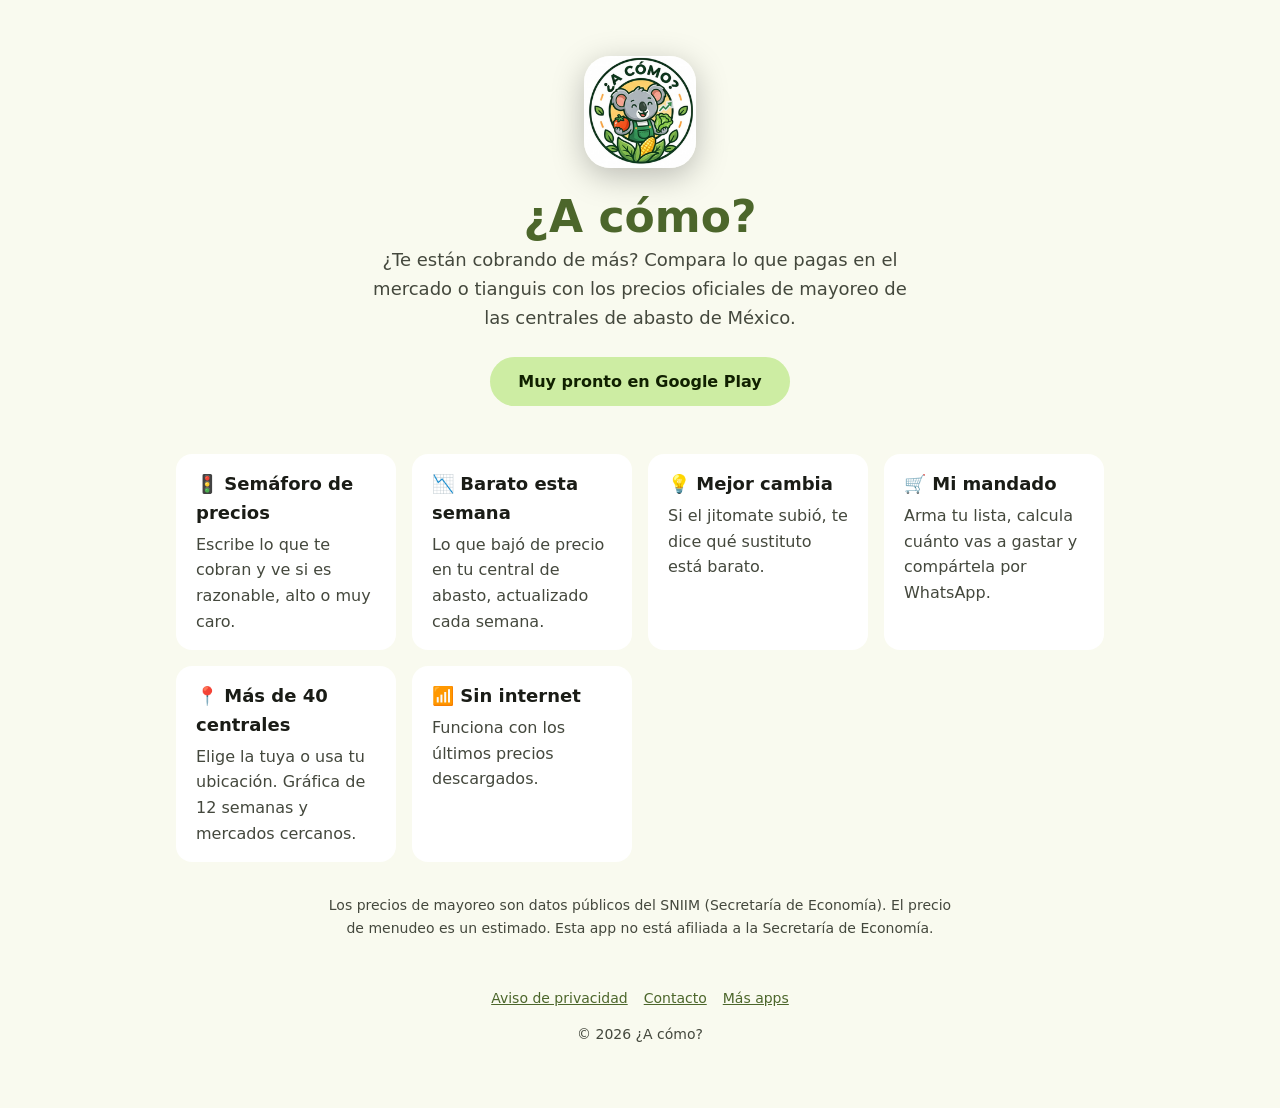
==== acomo/index.html @ 5d95a9a4 "Página y aviso de privacidad de ¿A cómo?; sección Más apps en la portada Co-Authored-By: Claude Opus" ====
<!doctype html>
<html lang="es">
<head>
<meta charset="utf-8">
<meta name="viewport" content="width=device-width, initial-scale=1">
<title>¿A cómo? Precios de mercado</title>
<meta name="description" content="¿Te están cobrando de más? Compara lo que pagas en el mercado o tianguis con los precios oficiales de mayoreo de las centrales de abasto de México.">
<link rel="icon" href="icon.png">
<style>
  :root { --bg: #f9faef; --fg: #1a1c16; --muted: #44483d; --accent: #4c662b; --card: #ffffff; --chip: #cdeda3; --on-chip: #102000; }
  @media (prefers-color-scheme: dark) {
    :root { --bg: #12140e; --fg: #e2e3d8; --muted: #c5c8ba; --accent: #b1d18a; --card: #1e201a; --chip: #354e16; --on-chip: #cdeda3; }
  }
  * { box-sizing: border-box; }
  body { margin: 0; background: var(--bg); color: var(--fg); font: 16px/1.6 system-ui, -apple-system, "Segoe UI", Roboto, sans-serif; }
  main { max-width: 960px; margin: 0 auto; padding: 24px 16px 48px; }
  .hero { text-align: center; padding: 32px 0 8px; }
  .hero img { width: 112px; height: 112px; border-radius: 26px; box-shadow: 0 8px 32px rgba(0, 0, 0, .25); }
  h1 { color: var(--accent); margin: 16px 0 4px; font-size: clamp(30px, 6vw, 44px); line-height: 1.15; }
  .tagline { color: var(--muted); font-size: 18px; max-width: 560px; margin: 0 auto 24px; }
  .pronto { display: inline-block; background: var(--chip); color: var(--on-chip); font-weight: 600; padding: 12px 28px; border-radius: 999px; }
  .features { display: grid; grid-template-columns: repeat(auto-fit, minmax(210px, 1fr)); gap: 16px; margin-top: 40px; }
  .features section { background: var(--card); border-radius: 16px; padding: 16px 20px; }
  .features h2 { font-size: 18px; margin: 0 0 4px; }
  .features p { margin: 0; color: var(--muted); }
  .nota { color: var(--muted); font-size: 14px; text-align: center; max-width: 640px; margin: 32px auto 0; }
  footer { margin-top: 48px; text-align: center; color: var(--muted); font-size: 14px; }
  footer a { color: var(--accent); }
  footer nav { display: flex; flex-wrap: wrap; justify-content: center; gap: 4px 16px; margin-bottom: 8px; }
</style>
</head>
<body>
<main>
  <div class="hero">
    <img src="icon.png" alt="">
    <h1>¿A cómo?</h1>
    <p class="tagline">¿Te están cobrando de más? Compara lo que pagas en el mercado o tianguis con los precios
      oficiales de mayoreo de las centrales de abasto de México.</p>
    <span class="pronto">Muy pronto en Google Play</span>
  </div>

  <div class="features">
    <section><h2>🚦 Semáforo de precios</h2><p>Escribe lo que te cobran y ve si es razonable, alto o muy caro.</p></section>
    <section><h2>📉 Barato esta semana</h2><p>Lo que bajó de precio en tu central de abasto, actualizado cada semana.</p></section>
    <section><h2>💡 Mejor cambia</h2><p>Si el jitomate subió, te dice qué sustituto está barato.</p></section>
    <section><h2>🛒 Mi mandado</h2><p>Arma tu lista, calcula cuánto vas a gastar y compártela por WhatsApp.</p></section>
    <section><h2>📍 Más de 40 centrales</h2><p>Elige la tuya o usa tu ubicación. Gráfica de 12 semanas y mercados cercanos.</p></section>
    <section><h2>📶 Sin internet</h2><p>Funciona con los últimos precios descargados.</p></section>
  </div>

  <p class="nota">Los precios de mayoreo son datos públicos del SNIIM (Secretaría de Economía). El precio de
    menudeo es un estimado. Esta app no está afiliada a la Secretaría de Economía.</p>

  <footer>
    <nav>
      <a href="privacidad.html">Aviso de privacidad</a>
      <a href="mailto:ciencia.koala@gmail.com">Contacto</a>
      <a href="../">Más apps</a>
    </nav>
    <p>© 2026 ¿A cómo?</p>
  </footer>
</main>
</body>
</html>
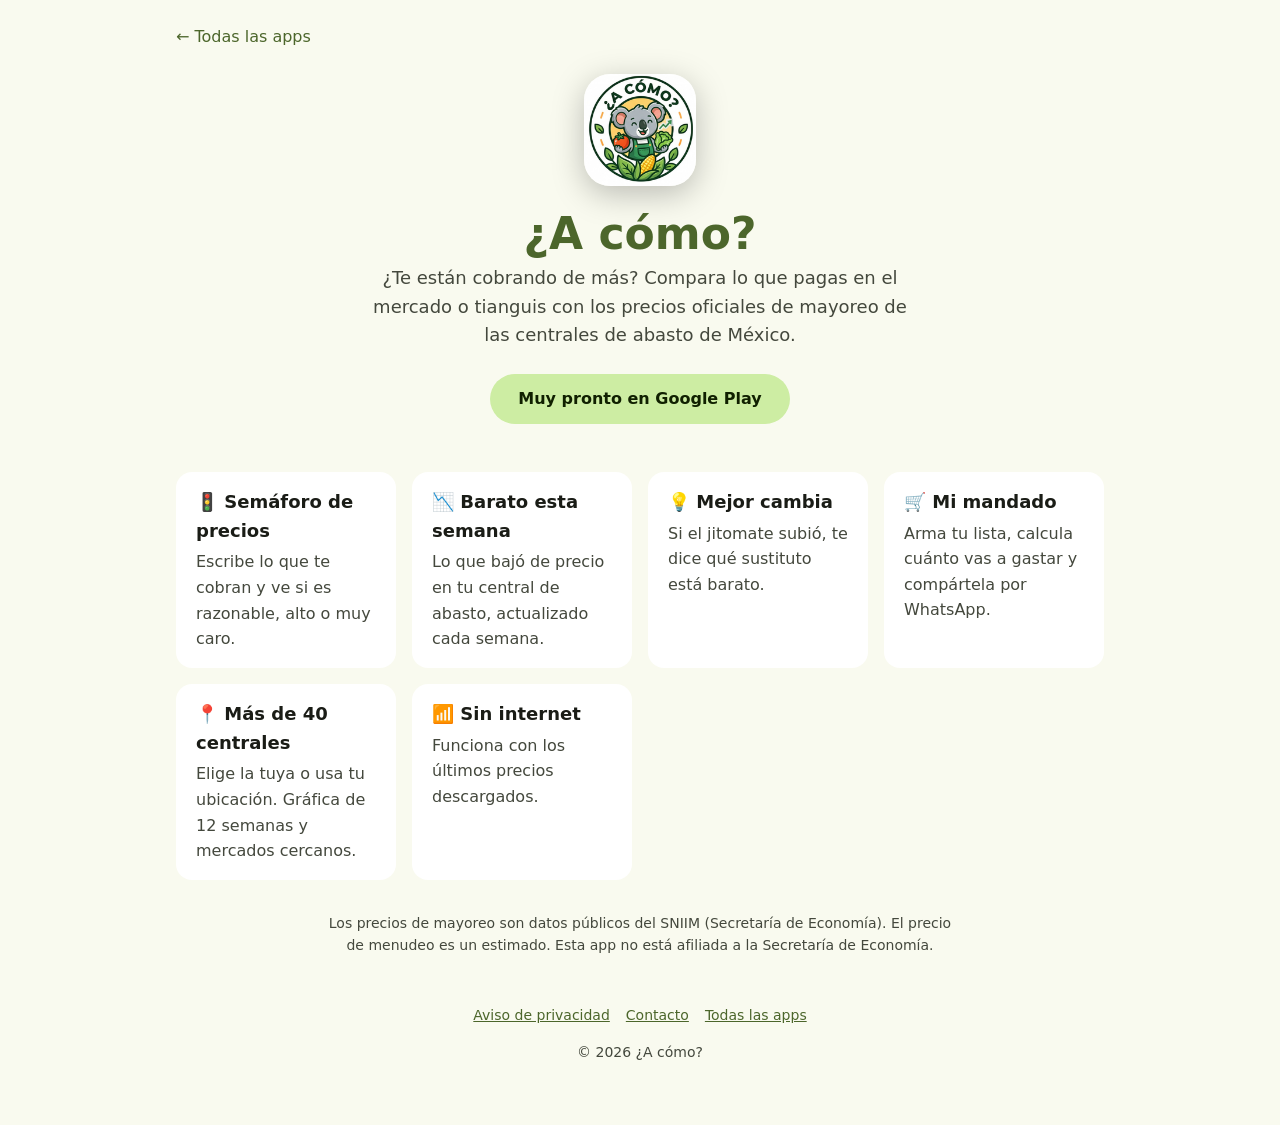
==== commit a985d0d2: "Catálogo de apps en la portada; Lab Pomodoro y ¿A cómo? en sus propias páginas Co-Authored-By: Claud" ====
--- a/acomo/index.html
+++ b/acomo/index.html
@@ -14,7 +14,8 @@
   * { box-sizing: border-box; }
   body { margin: 0; background: var(--bg); color: var(--fg); font: 16px/1.6 system-ui, -apple-system, "Segoe UI", Roboto, sans-serif; }
   main { max-width: 960px; margin: 0 auto; padding: 24px 16px 48px; }
-  .hero { text-align: center; padding: 32px 0 8px; }
+  .back { color: var(--accent); text-decoration: none; }
+  .hero { text-align: center; padding: 24px 0 8px; }
   .hero img { width: 112px; height: 112px; border-radius: 26px; box-shadow: 0 8px 32px rgba(0, 0, 0, .25); }
   h1 { color: var(--accent); margin: 16px 0 4px; font-size: clamp(30px, 6vw, 44px); line-height: 1.15; }
   .tagline { color: var(--muted); font-size: 18px; max-width: 560px; margin: 0 auto 24px; }
@@ -31,6 +32,7 @@
 </head>
 <body>
 <main>
+  <a class="back" href="../">← Todas las apps</a>
   <div class="hero">
     <img src="icon.png" alt="">
     <h1>¿A cómo?</h1>
@@ -55,7 +57,7 @@
     <nav>
       <a href="privacidad.html">Aviso de privacidad</a>
       <a href="mailto:ciencia.koala@gmail.com">Contacto</a>
-      <a href="../">Más apps</a>
+      <a href="../">Todas las apps</a>
     </nav>
     <p>© 2026 ¿A cómo?</p>
   </footer>
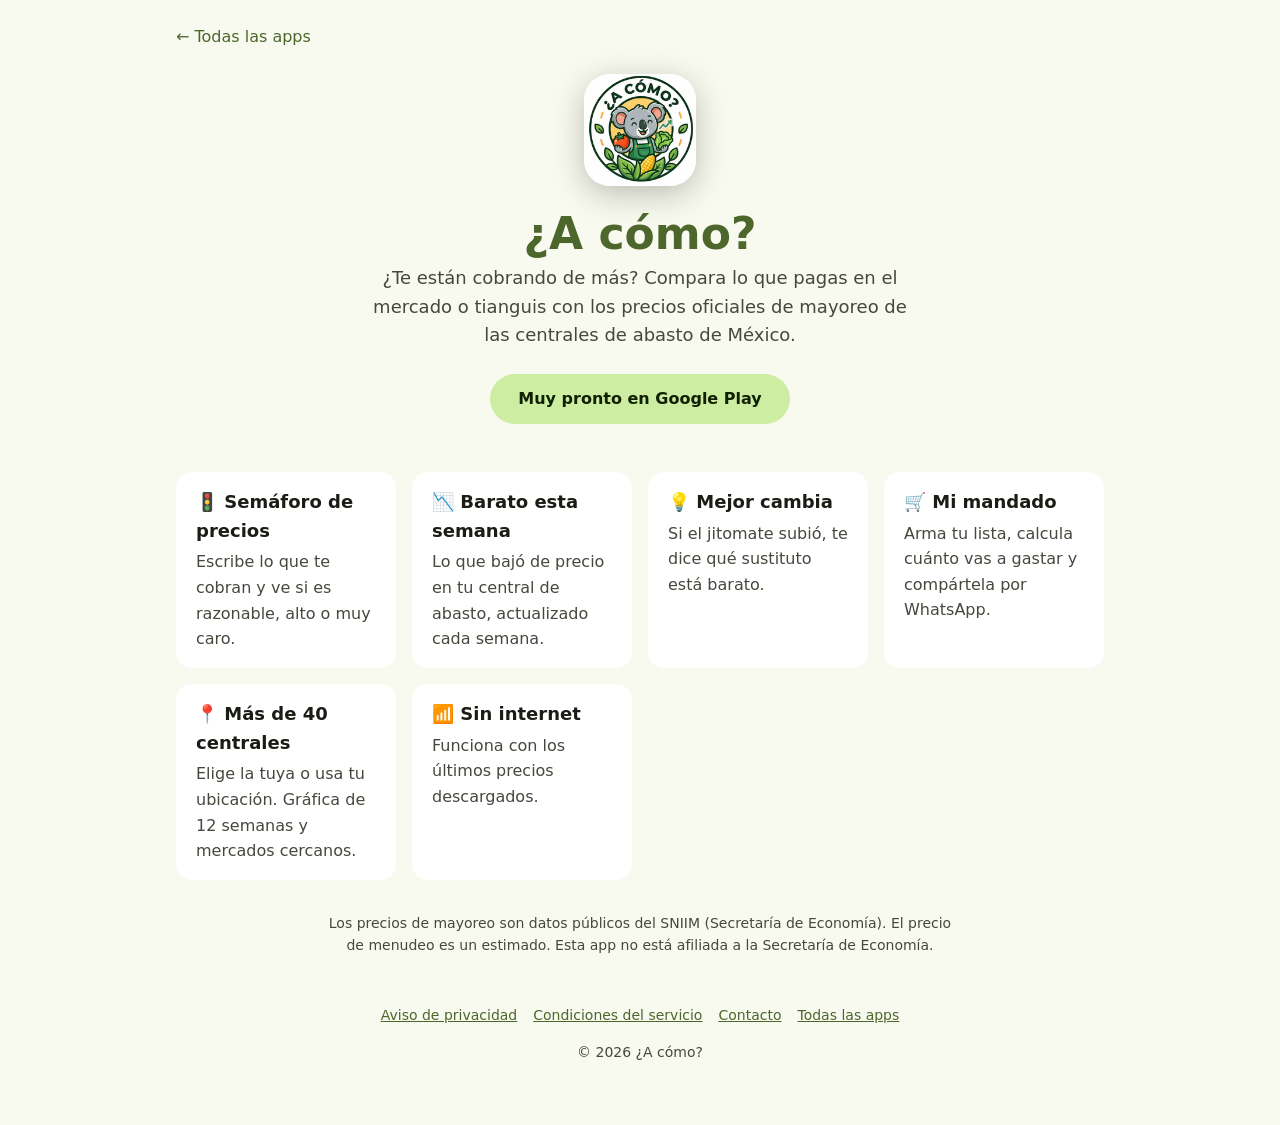
==== commit cc7e34df: "Condiciones del servicio de ¿A cómo? Co-Authored-By: Claude Opus 5.5 <noreply@anthropic.com>" ====
--- a/acomo/index.html
+++ b/acomo/index.html
@@ -56,6 +56,7 @@
   <footer>
     <nav>
       <a href="privacidad.html">Aviso de privacidad</a>
+      <a href="condiciones.html">Condiciones del servicio</a>
       <a href="mailto:ciencia.koala@gmail.com">Contacto</a>
       <a href="../">Todas las apps</a>
     </nav>
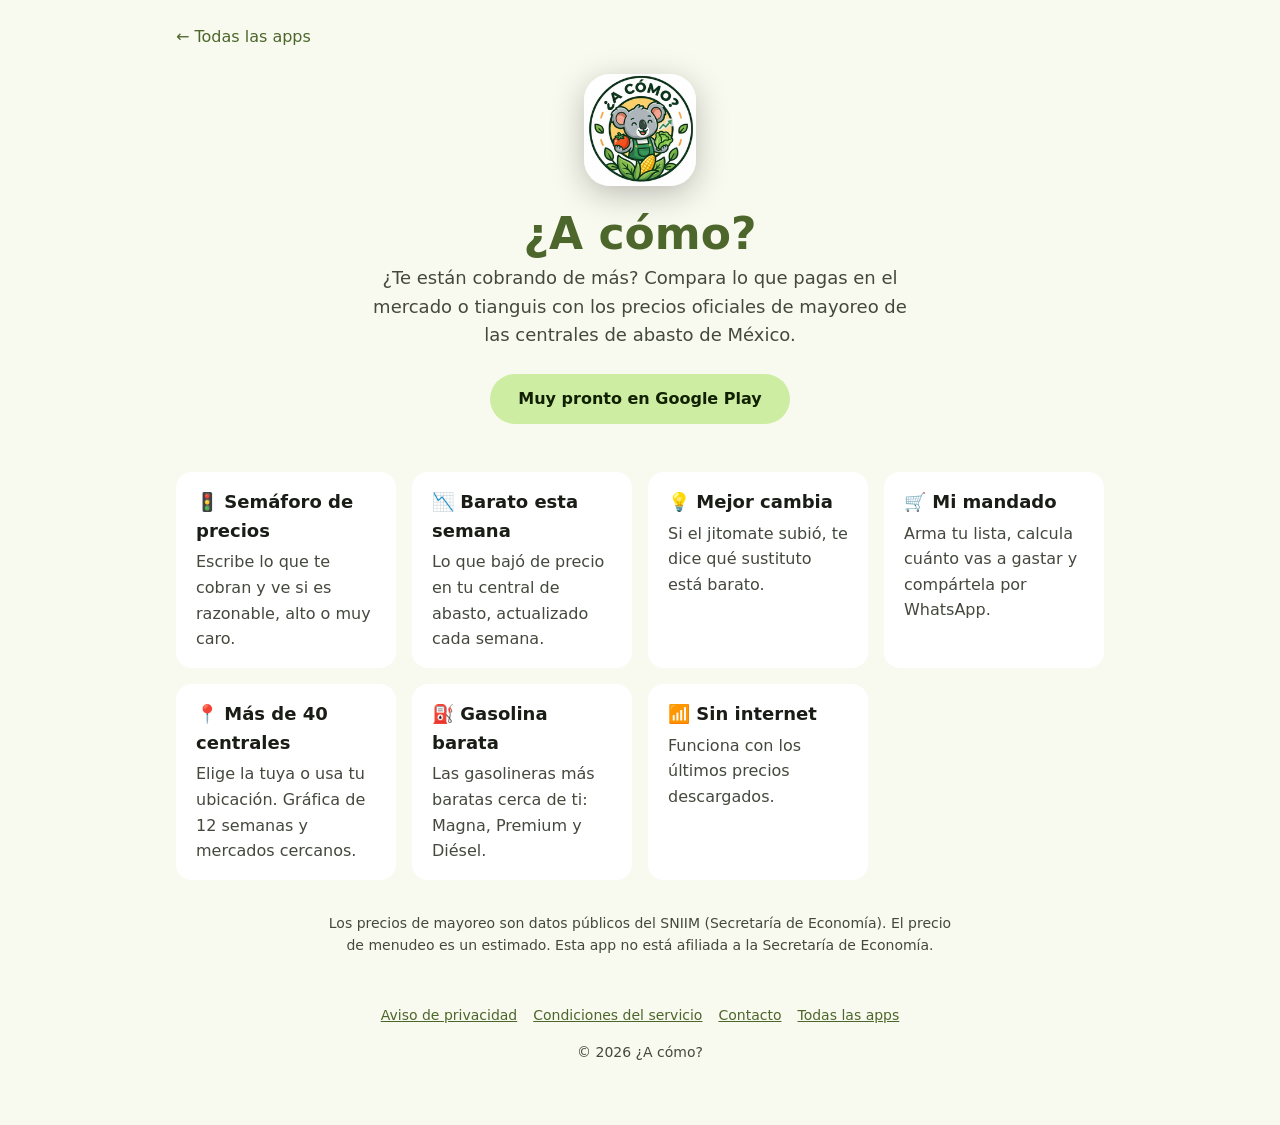
==== commit 1753aeb3: "¿A cómo?: precios de gasolina en el aviso de privacidad y en la página Co-Authored-By: Claude Opus 5" ====
--- a/acomo/index.html
+++ b/acomo/index.html
@@ -47,6 +47,7 @@
     <section><h2>💡 Mejor cambia</h2><p>Si el jitomate subió, te dice qué sustituto está barato.</p></section>
     <section><h2>🛒 Mi mandado</h2><p>Arma tu lista, calcula cuánto vas a gastar y compártela por WhatsApp.</p></section>
     <section><h2>📍 Más de 40 centrales</h2><p>Elige la tuya o usa tu ubicación. Gráfica de 12 semanas y mercados cercanos.</p></section>
+    <section><h2>⛽ Gasolina barata</h2><p>Las gasolineras más baratas cerca de ti: Magna, Premium y Diésel.</p></section>
     <section><h2>📶 Sin internet</h2><p>Funciona con los últimos precios descargados.</p></section>
   </div>
 
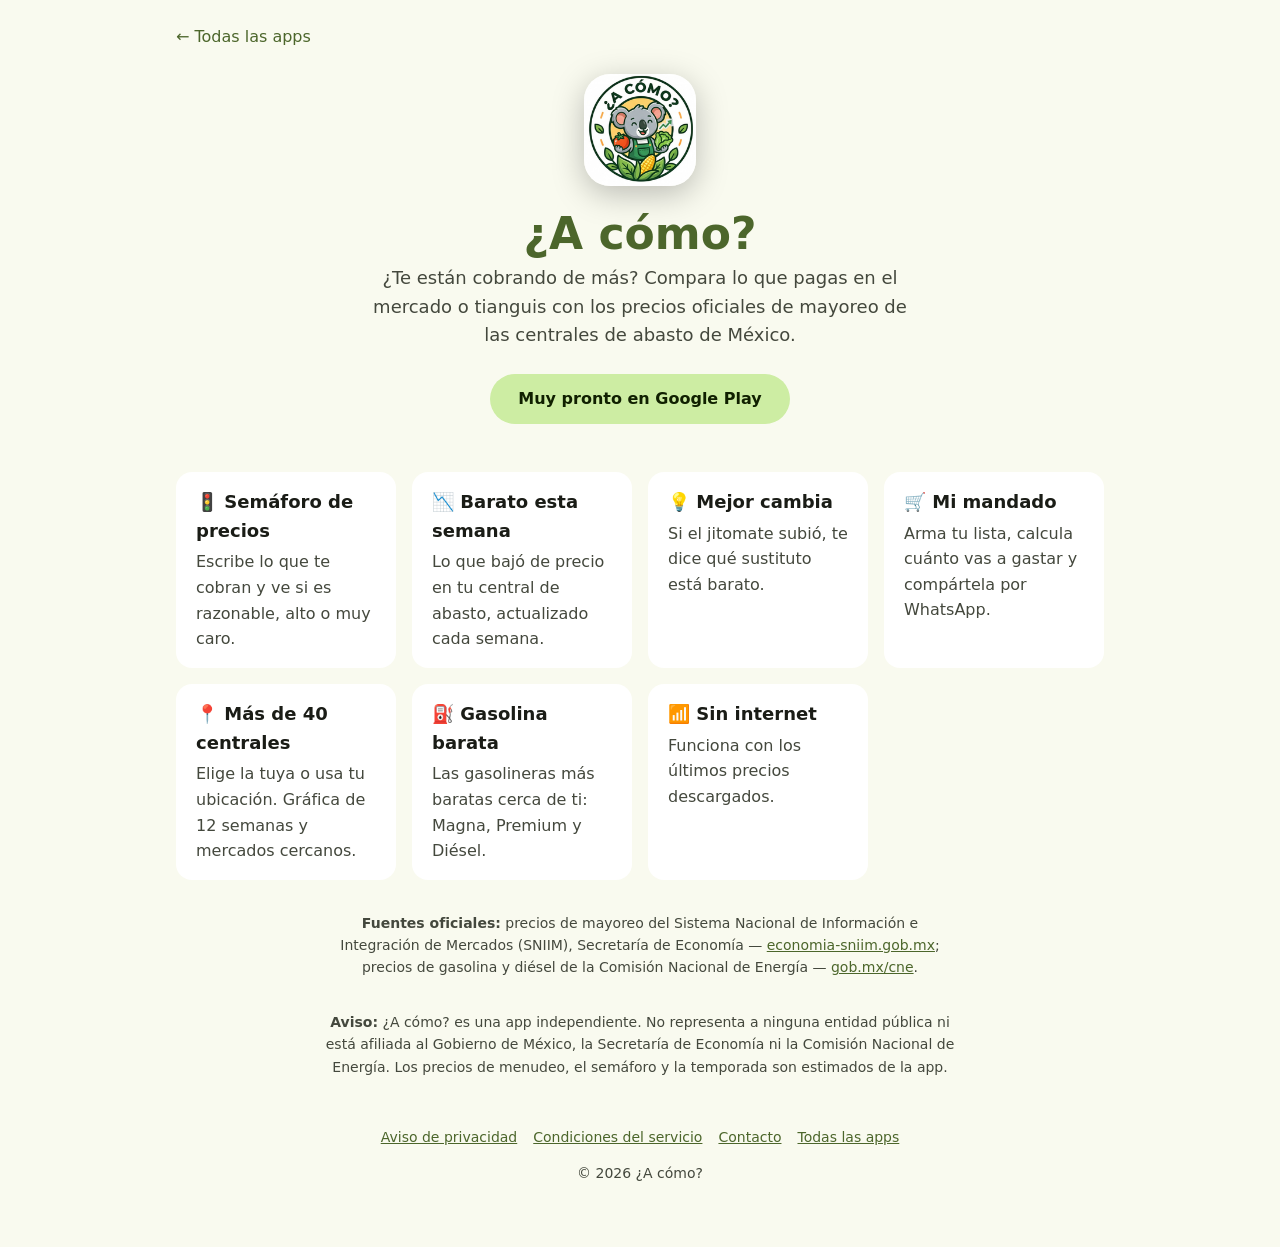
==== commit 8ee1384d: "¿A cómo?: fuentes oficiales enlazadas y aviso de que no representa a ninguna entidad pública Co-Auth" ====
--- a/acomo/index.html
+++ b/acomo/index.html
@@ -25,6 +25,7 @@
   .features h2 { font-size: 18px; margin: 0 0 4px; }
   .features p { margin: 0; color: var(--muted); }
   .nota { color: var(--muted); font-size: 14px; text-align: center; max-width: 640px; margin: 32px auto 0; }
+  .nota a { color: var(--accent); }
   footer { margin-top: 48px; text-align: center; color: var(--muted); font-size: 14px; }
   footer a { color: var(--accent); }
   footer nav { display: flex; flex-wrap: wrap; justify-content: center; gap: 4px 16px; margin-bottom: 8px; }
@@ -51,8 +52,13 @@
     <section><h2>📶 Sin internet</h2><p>Funciona con los últimos precios descargados.</p></section>
   </div>
 
-  <p class="nota">Los precios de mayoreo son datos públicos del SNIIM (Secretaría de Economía). El precio de
-    menudeo es un estimado. Esta app no está afiliada a la Secretaría de Economía.</p>
+  <p class="nota"><strong>Fuentes oficiales:</strong> precios de mayoreo del Sistema Nacional de Información e
+    Integración de Mercados (SNIIM), Secretaría de Economía —
+    <a href="https://www.economia-sniim.gob.mx">economia-sniim.gob.mx</a>; precios de gasolina y diésel de la
+    Comisión Nacional de Energía — <a href="https://www.gob.mx/cne">gob.mx/cne</a>.</p>
+  <p class="nota"><strong>Aviso:</strong> ¿A cómo? es una app independiente. No representa a ninguna entidad
+    pública ni está afiliada al Gobierno de México, la Secretaría de Economía ni la Comisión Nacional de Energía.
+    Los precios de menudeo, el semáforo y la temporada son estimados de la app.</p>
 
   <footer>
     <nav>
